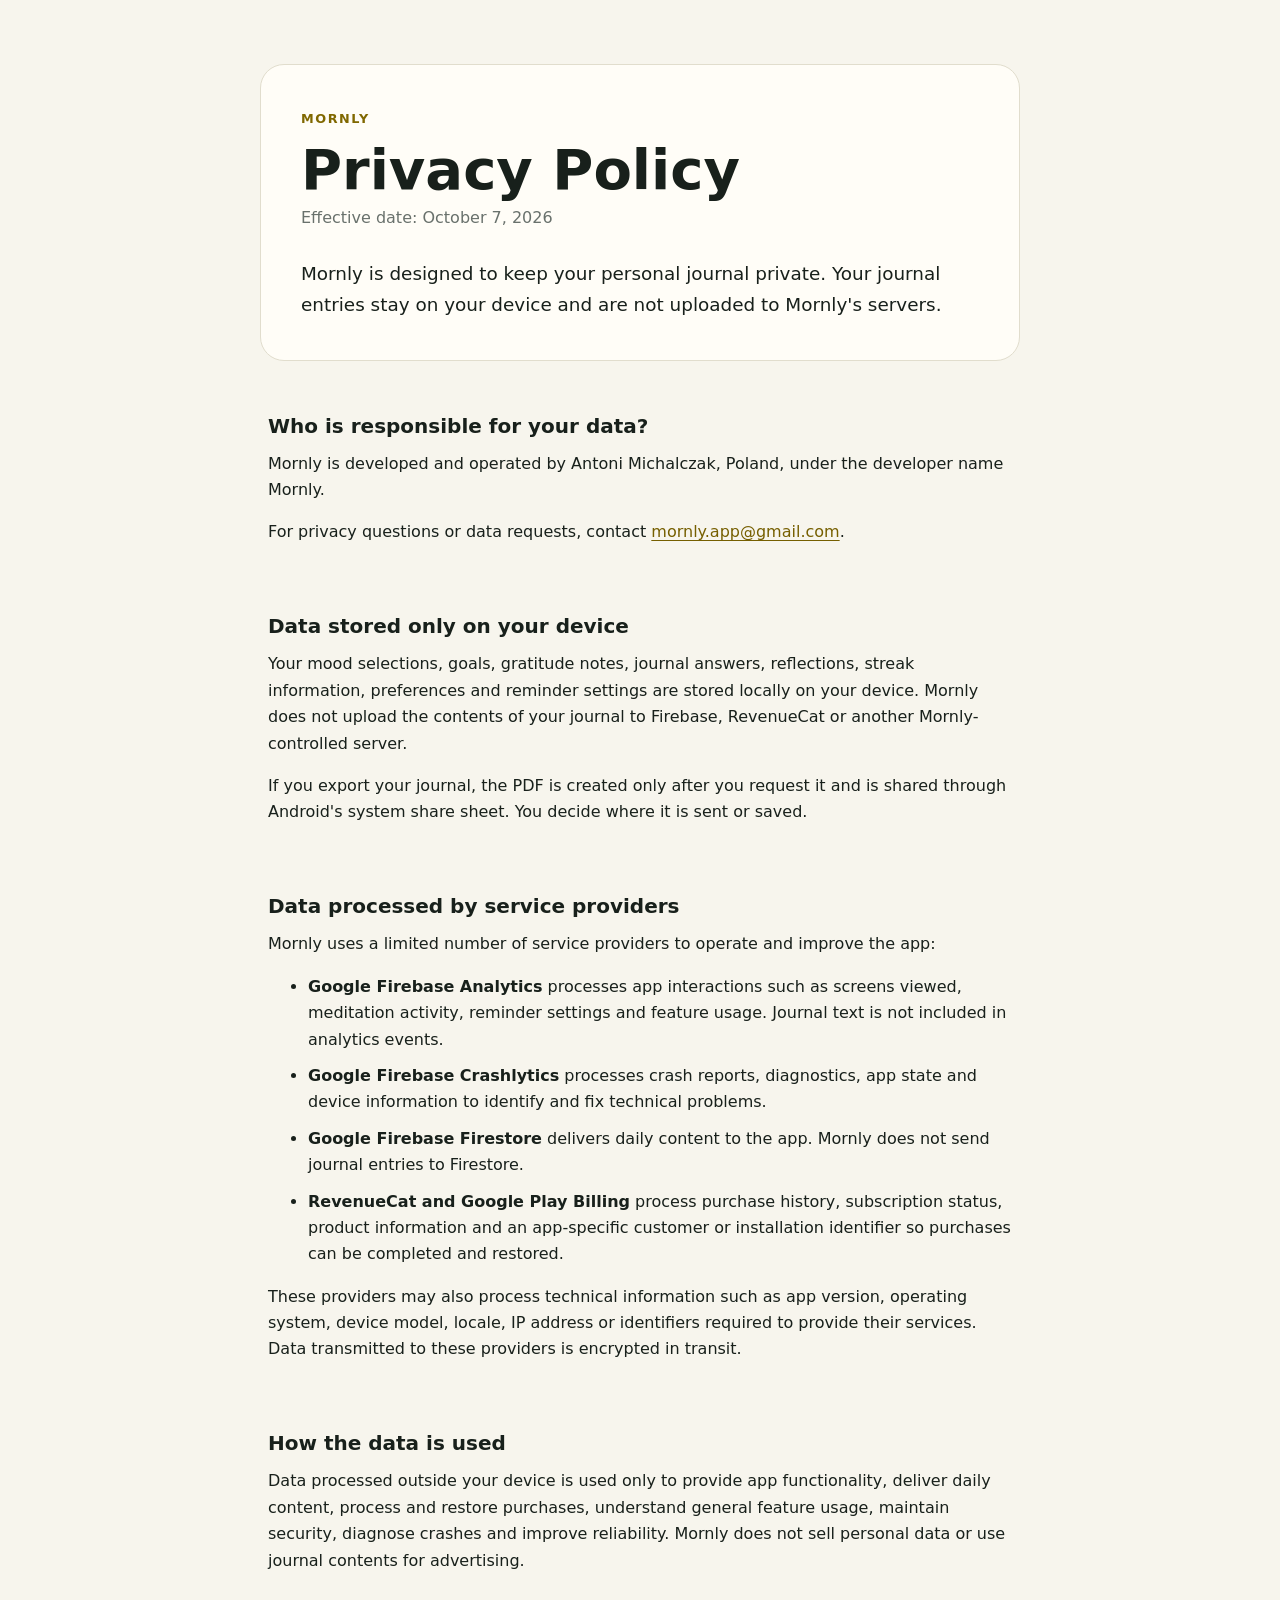
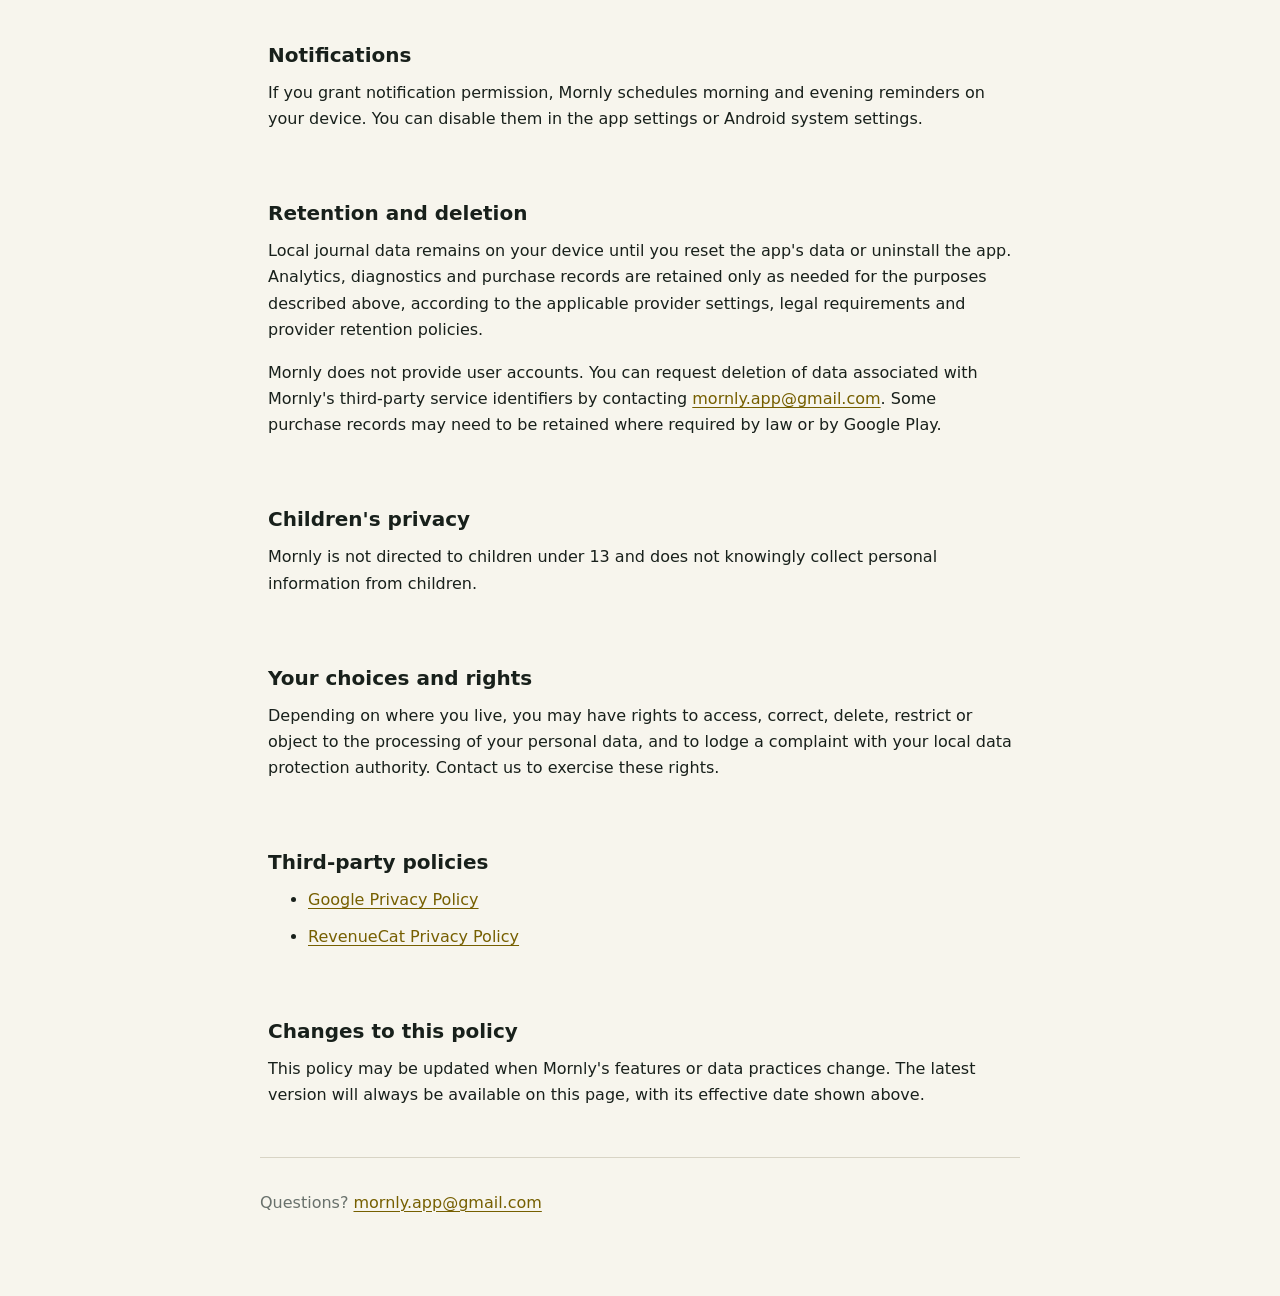
==== index.html @ f5e9ad35 "docs: add Mornly privacy policy" ====
<!doctype html>
<html lang="en">
<head>
  <meta charset="utf-8">
  <meta name="viewport" content="width=device-width, initial-scale=1">
  <meta name="description" content="Mornly Privacy Policy">
  <title>Privacy Policy — Mornly</title>
  <link rel="stylesheet" href="styles.css">
</head>
<body>
  <main>
    <header>
      <span class="eyebrow">Mornly</span>
      <h1>Privacy Policy</h1>
      <p class="updated">Effective date: October 7, 2026</p>
      <p class="intro">Mornly is designed to keep your personal journal private. Your journal entries stay on your device and are not uploaded to Mornly's servers.</p>
    </header>

    <section>
      <h2>Who is responsible for your data?</h2>
      <p>Mornly is developed and operated by Antoni Michalczak, Poland, under the developer name Mornly.</p>
      <p>For privacy questions or data requests, contact <a href="mailto:mornly.app@gmail.com">mornly.app@gmail.com</a>.</p>
    </section>

    <section>
      <h2>Data stored only on your device</h2>
      <p>Your mood selections, goals, gratitude notes, journal answers, reflections, streak information, preferences and reminder settings are stored locally on your device. Mornly does not upload the contents of your journal to Firebase, RevenueCat or another Mornly-controlled server.</p>
      <p>If you export your journal, the PDF is created only after you request it and is shared through Android's system share sheet. You decide where it is sent or saved.</p>
    </section>

    <section>
      <h2>Data processed by service providers</h2>
      <p>Mornly uses a limited number of service providers to operate and improve the app:</p>
      <ul>
        <li><strong>Google Firebase Analytics</strong> processes app interactions such as screens viewed, meditation activity, reminder settings and feature usage. Journal text is not included in analytics events.</li>
        <li><strong>Google Firebase Crashlytics</strong> processes crash reports, diagnostics, app state and device information to identify and fix technical problems.</li>
        <li><strong>Google Firebase Firestore</strong> delivers daily content to the app. Mornly does not send journal entries to Firestore.</li>
        <li><strong>RevenueCat and Google Play Billing</strong> process purchase history, subscription status, product information and an app-specific customer or installation identifier so purchases can be completed and restored.</li>
      </ul>
      <p>These providers may also process technical information such as app version, operating system, device model, locale, IP address or identifiers required to provide their services. Data transmitted to these providers is encrypted in transit.</p>
    </section>

    <section>
      <h2>How the data is used</h2>
      <p>Data processed outside your device is used only to provide app functionality, deliver daily content, process and restore purchases, understand general feature usage, maintain security, diagnose crashes and improve reliability. Mornly does not sell personal data or use journal contents for advertising.</p>
    </section>

    <section>
      <h2>Notifications</h2>
      <p>If you grant notification permission, Mornly schedules morning and evening reminders on your device. You can disable them in the app settings or Android system settings.</p>
    </section>

    <section>
      <h2>Retention and deletion</h2>
      <p>Local journal data remains on your device until you reset the app's data or uninstall the app. Analytics, diagnostics and purchase records are retained only as needed for the purposes described above, according to the applicable provider settings, legal requirements and provider retention policies.</p>
      <p>Mornly does not provide user accounts. You can request deletion of data associated with Mornly's third-party service identifiers by contacting <a href="mailto:mornly.app@gmail.com?subject=Mornly%20privacy%20request">mornly.app@gmail.com</a>. Some purchase records may need to be retained where required by law or by Google Play.</p>
    </section>

    <section>
      <h2>Children's privacy</h2>
      <p>Mornly is not directed to children under 13 and does not knowingly collect personal information from children.</p>
    </section>

    <section>
      <h2>Your choices and rights</h2>
      <p>Depending on where you live, you may have rights to access, correct, delete, restrict or object to the processing of your personal data, and to lodge a complaint with your local data protection authority. Contact us to exercise these rights.</p>
    </section>

    <section>
      <h2>Third-party policies</h2>
      <ul>
        <li><a href="https://policies.google.com/privacy">Google Privacy Policy</a></li>
        <li><a href="https://www.revenuecat.com/privacy/">RevenueCat Privacy Policy</a></li>
      </ul>
    </section>

    <section>
      <h2>Changes to this policy</h2>
      <p>This policy may be updated when Mornly's features or data practices change. The latest version will always be available on this page, with its effective date shown above.</p>
    </section>

    <footer>
      <p>Questions? <a href="mailto:mornly.app@gmail.com">mornly.app@gmail.com</a></p>
    </footer>
  </main>
</body>
</html>
---- styles.css ----
:root {
  color-scheme: light;
  font-family: Inter, ui-sans-serif, system-ui, -apple-system, BlinkMacSystemFont, "Segoe UI", sans-serif;
  color: #18201b;
  background: #f7f5ed;
  line-height: 1.65;
}

* {
  box-sizing: border-box;
}

body {
  margin: 0;
}

main {
  width: min(760px, calc(100% - 32px));
  margin: 0 auto;
  padding: 64px 0;
}

header {
  padding: 40px;
  border: 1px solid #e1ddcd;
  border-radius: 24px;
  background: #fffdf7;
}

.eyebrow {
  color: #806800;
  font-size: 0.8rem;
  font-weight: 800;
  letter-spacing: 0.12em;
  text-transform: uppercase;
}

h1 {
  margin: 8px 0 4px;
  font-size: clamp(2.2rem, 7vw, 3.5rem);
  line-height: 1.1;
}

.updated {
  margin: 0;
  color: #69716c;
}

.intro {
  margin: 28px 0 0;
  font-size: 1.15rem;
}

section {
  padding: 32px 8px 0;
}

h2 {
  margin-bottom: 8px;
  font-size: 1.25rem;
}

p,
ul {
  margin-top: 8px;
}

li + li {
  margin-top: 10px;
}

a {
  color: #765f00;
  text-decoration-thickness: 1px;
  text-underline-offset: 3px;
}

footer {
  margin-top: 48px;
  padding-top: 24px;
  border-top: 1px solid #d8d4c5;
  color: #69716c;
}

@media (max-width: 540px) {
  main {
    padding: 24px 0 40px;
  }

  header {
    padding: 28px 24px;
    border-radius: 18px;
  }

  section {
    padding-top: 24px;
  }
}
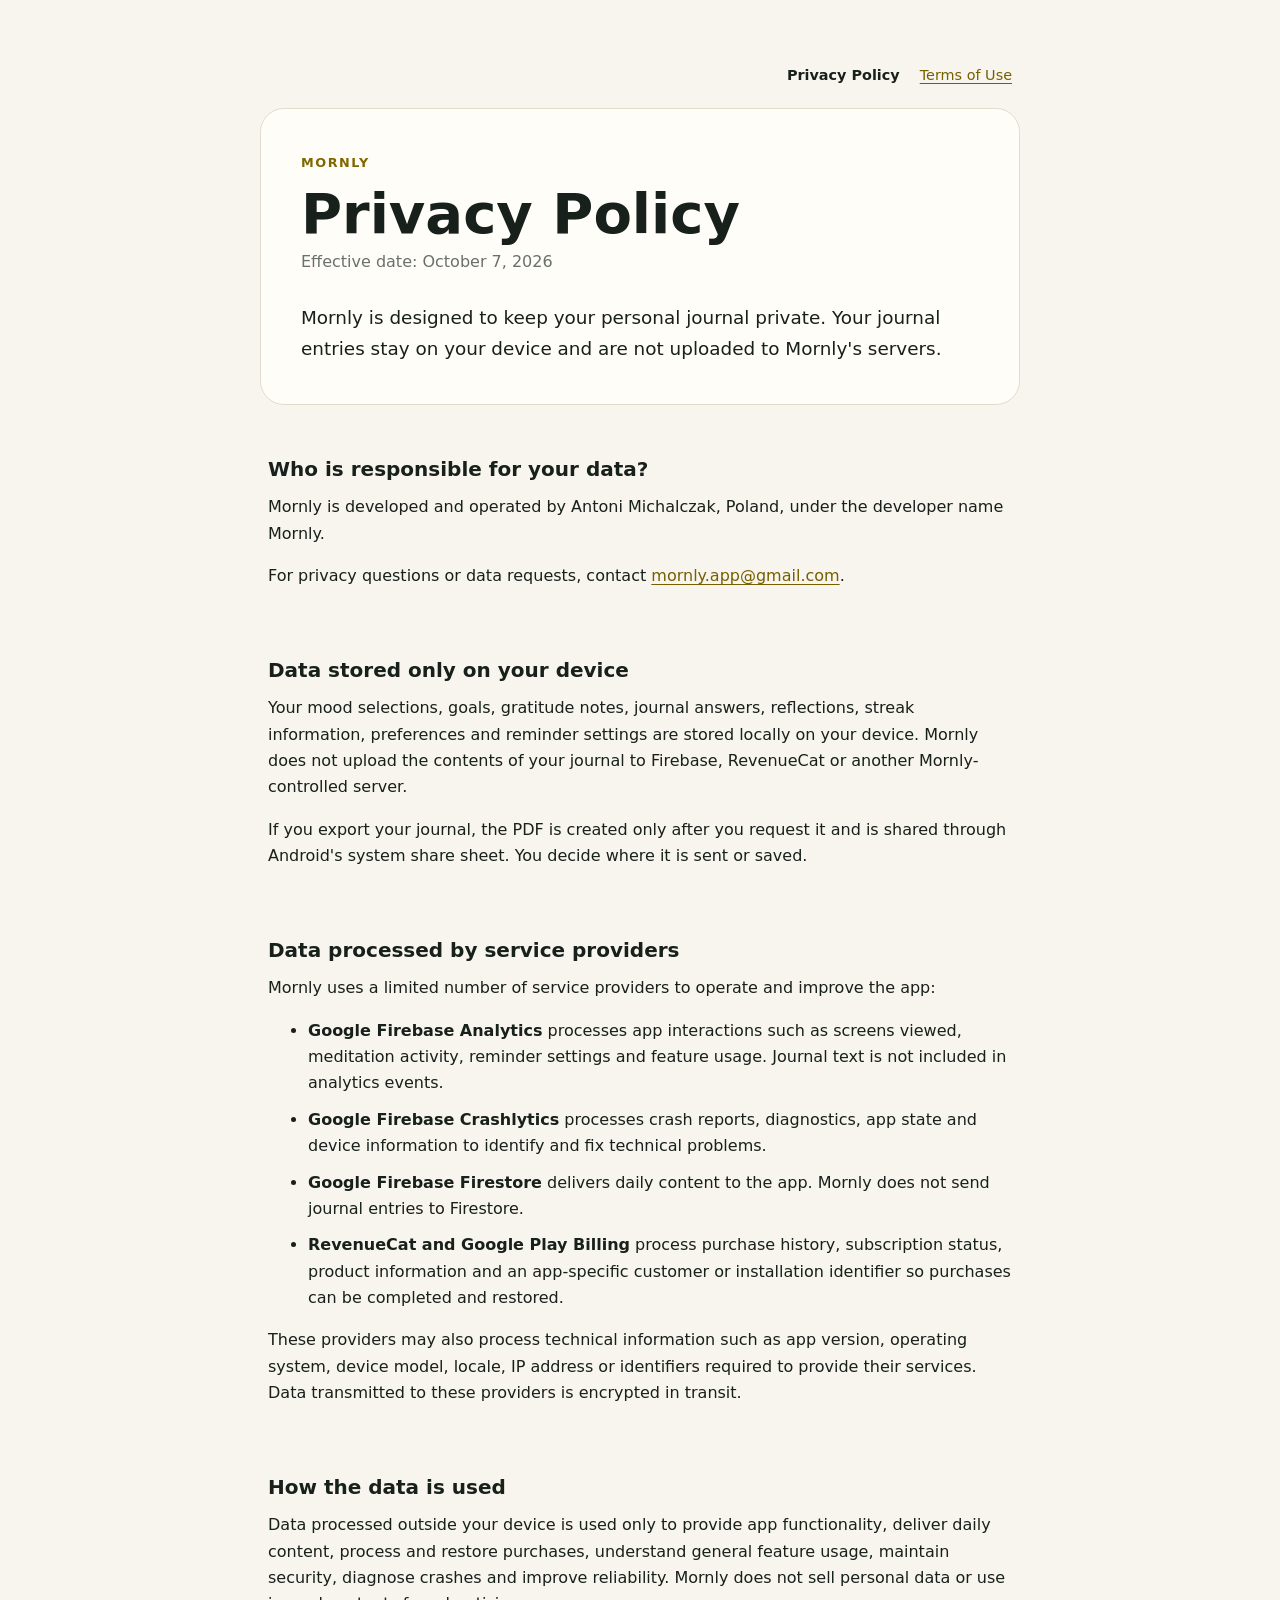
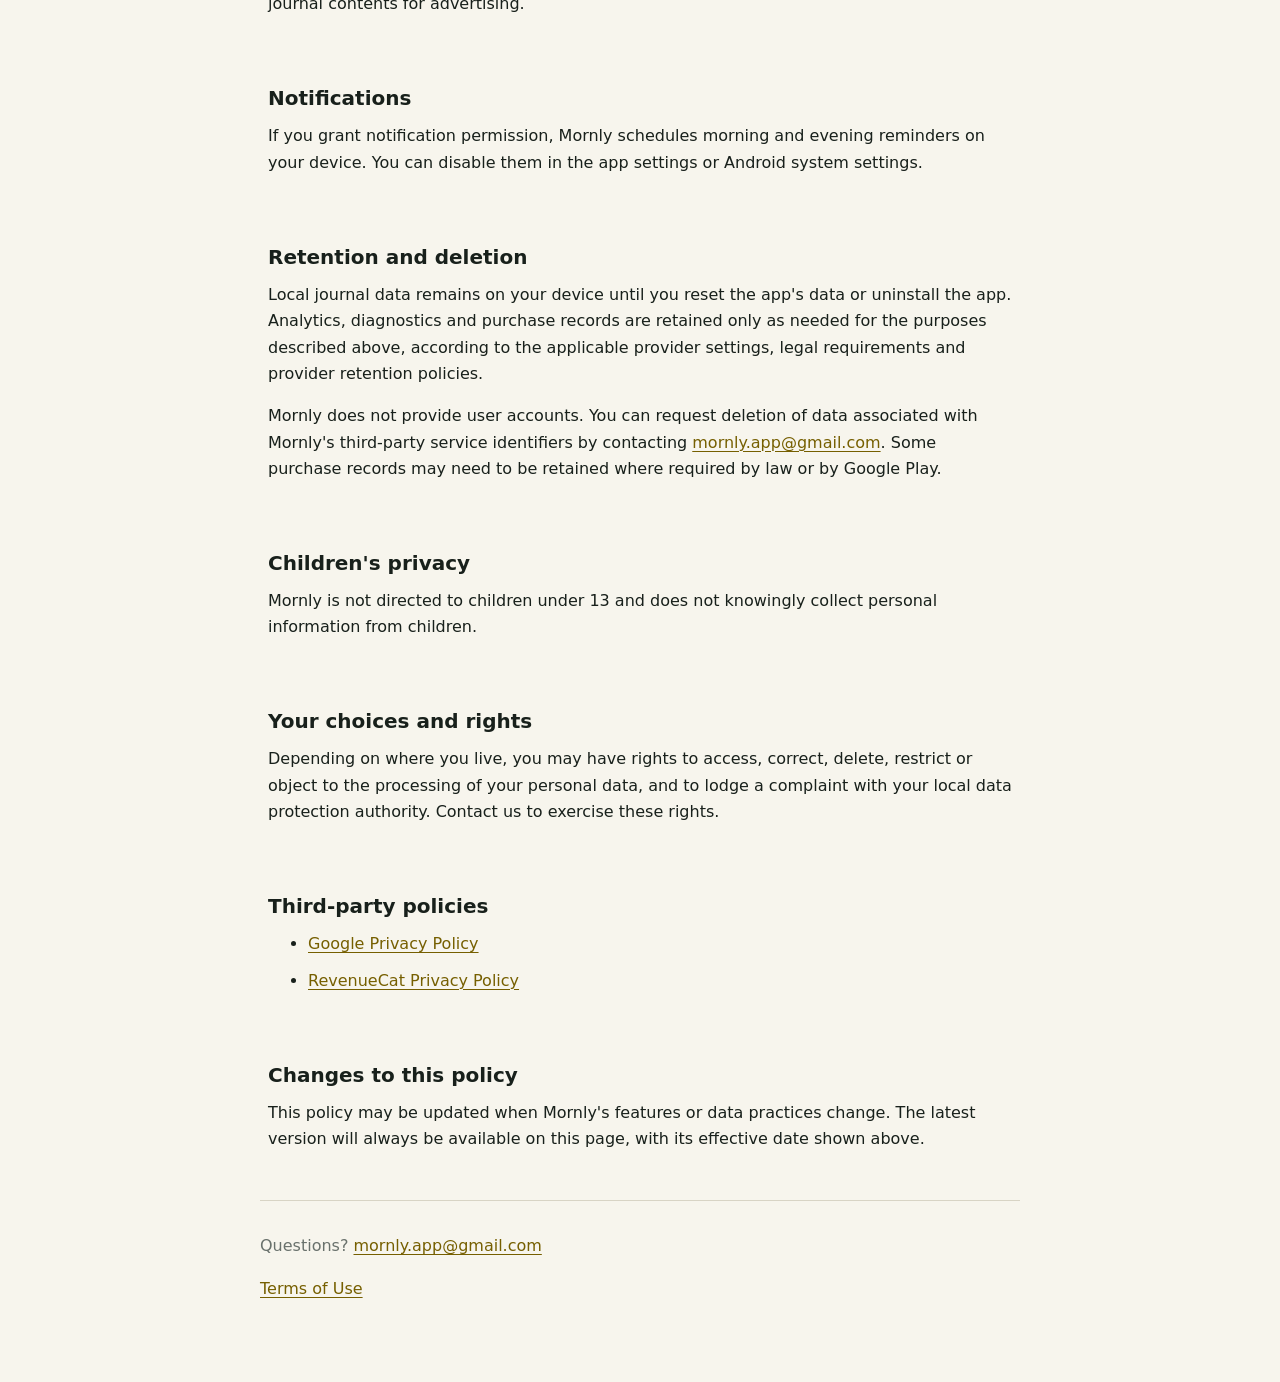
==== commit b9e2841d: "docs: add Mornly terms of use" ====
--- a/index.html
+++ b/index.html
@@ -9,6 +9,10 @@
 </head>
 <body>
   <main>
+    <nav class="legal-nav" aria-label="Legal documents">
+      <strong>Privacy Policy</strong>
+      <a href="terms/">Terms of Use</a>
+    </nav>
     <header>
       <span class="eyebrow">Mornly</span>
       <h1>Privacy Policy</h1>
@@ -81,6 +85,7 @@
 
     <footer>
       <p>Questions? <a href="mailto:mornly.app@gmail.com">mornly.app@gmail.com</a></p>
+      <p><a href="terms/">Terms of Use</a></p>
     </footer>
   </main>
 </body>
--- a/styles.css
+++ b/styles.css
@@ -18,6 +18,18 @@
   width: min(760px, calc(100% - 32px));
   margin: 0 auto;
   padding: 64px 0;
+}
+
+.legal-nav {
+  display: flex;
+  justify-content: flex-end;
+  gap: 20px;
+  padding: 0 8px 20px;
+  font-size: 0.9rem;
+}
+
+.legal-nav strong {
+  color: #18201b;
 }
 
 header {
@@ -95,4 +107,8 @@
   section {
     padding-top: 24px;
   }
+
+  .legal-nav {
+    justify-content: flex-start;
+  }
 }
